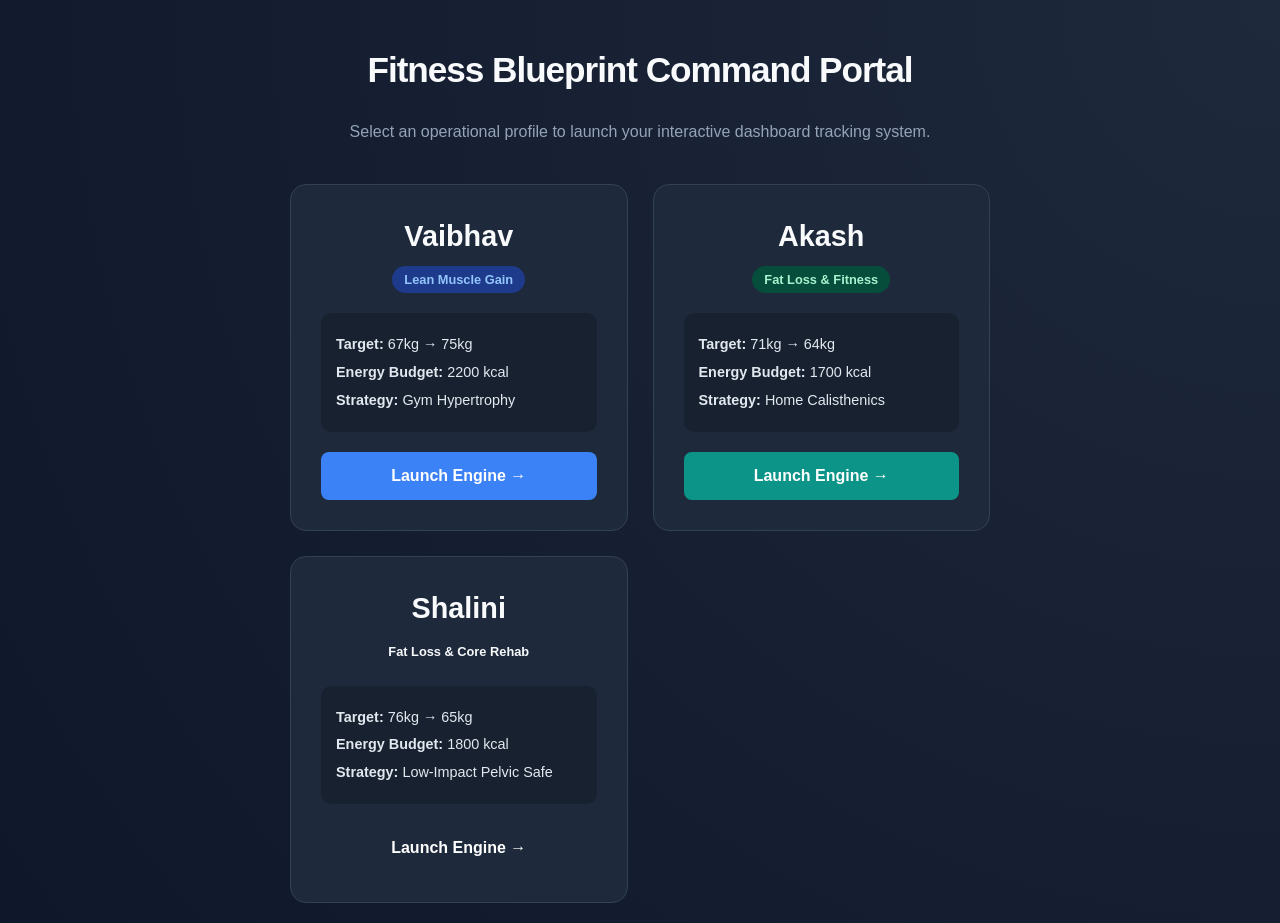
==== index.html @ 0158f1b1 "Add Shalini profile card to index.html Added a new profile card for Shalini with details on fat loss" ====
<!DOCTYPE html>
<html lang="en">
<head>
    <meta charset="UTF-8">
    <meta name="viewport" content="width=device-width, initial-scale=1.0">
    <title>Personal Fitness Command Portal</title>
    <link rel="stylesheet" href="style.css">
</head>
<body class="portal-body">
    <div class="container portal-container">
        <header class="portal-header">
            <h1>Fitness Blueprint Command Portal</h1>
            <p>Select an operational profile to launch your interactive dashboard tracking system.</p>
        </header>
        
        <div class="portal-grid">
            <!-- Vaibhav Selector Card -->
            <div class="profile-card bulking">
                <div class="card-glow"></div>
                <h2>Vaibhav</h2>
                <span class="badge badge-gain">Lean Muscle Gain</span>
                <div class="card-specs">
                    <p><strong>Target:</strong> 67kg → 75kg</p>
                    <p><strong>Energy Budget:</strong> 2200 kcal</p>
                    <p><strong>Strategy:</strong> Gym Hypertrophy</p>
                </div>
                <a href="vaibhav.html" class="btn btn-gain">Launch Engine →</a>
            </div>

            <!-- Akash Selector Card -->
            <div class="profile-card cutting">
                <div class="card-glow"></div>
                <h2>Akash</h2>
                <span class="badge badge-loss">Fat Loss & Fitness</span>
                <div class="card-specs">
                    <p><strong>Target:</strong> 71kg → 64kg</p>
                    <p><strong>Energy Budget:</strong> 1700 kcal</p>
                    <p><strong>Strategy:</strong> Home Calisthenics</p>
                </div>
                <a href="akash.html" class="btn btn-loss">Launch Engine →</a>
            </div>
            <!-- NEW: Shalini Card -->
            <div class="profile-card shalini">
                <h2>Shalini</h2>
                <span class="badge badge-shalini">Fat Loss & Core Rehab</span>
                <div class="card-specs">
                    <p><strong>Target:</strong> 76kg → 65kg</p>
                    <p><strong>Energy Budget:</strong> 1800 kcal</p>
                    <p><strong>Strategy:</strong> Low-Impact Pelvic Safe</p>
                </div>
                <a href="shalini.html" class="btn btn-shalini">Launch Engine →</a>
            </div>
        </div>
    </div>
</body>
</html>
---- style.css ----
/* Central Architecture Tokens */
:root {
    --bg-main: #0f172a;
    --bg-card: #1e293b;
    --text-light: #f8fafc;
    --text-muted: #94a3b8;
    --border: #334155;
    --accent-success: #10b981;
    --accent-warning: #f59e0b;
    --accent-danger: #ef4444;
}

/* Dynamic Profile Variant Triggers */
body.vaibhav-theme {
    --primary: #3b82f6;
    --primary-hover: #2563eb;
    --header-gradient: linear-gradient(135deg, #1e3a8a, #1e293b);
    --table-th-bg: #172554;
    --table-th-text: #93c5fd;
}

body.akash-theme {
    --primary: #0d9488;
    --primary-hover: #0f766e;
    --header-gradient: linear-gradient(135deg, #115e59, #1e293b);
    --table-th-bg: #115e59;
    --table-th-text: #ccfbf1;
}

/* Base Document Configuration */
body {
    font-family: -apple-system, BlinkMacSystemFont, "Segoe UI", Roboto, sans-serif;
    background-color: var(--bg-main);
    color: var(--text-light);
    margin: 0;
    padding: 0;
    line-height: 1.5;
}

.container {
    max-width: 1100px;
    margin: 0 auto;
    padding: 20px;
}

/* Portal Homepage Specific Elements */
.portal-body {
    background: radial-gradient(circle at top right, #1e293b, #0f172a);
    min-height: 100vh;
    display: flex;
    align-items: center;
    justify-content: center;
}
.portal-container { max-width: 700px; width: 100%; }
.portal-header { text-align: center; margin-bottom: 40px; }
.portal-header h1 { font-size: 2.2rem; font-weight: 800; letter-spacing: -0.03em; color: #f8fafc; }
.portal-header p { color: var(--text-muted); margin-top: 10px; }

.portal-grid {
    display: grid;
    grid-template-columns: 1fr 1fr;
    gap: 25px;
}
@media (max-width: 640px) { .portal-grid { grid-template-columns: 1fr; } }

.profile-card {
    background: var(--bg-card);
    border: 1px solid var(--border);
    border-radius: 16px;
    padding: 30px;
    text-align: center;
    position: relative;
    overflow: hidden;
    transition: all 0.3s cubic-bezier(0.4, 0, 0.2, 1);
}
.profile-card:hover { transform: translateY(-5px); border-color: #475569; box-shadow: 0 10px 25px -5px rgba(0,0,0,0.3); }

.profile-card h2 { margin: 0 0 8px 0; font-size: 1.8rem; font-weight: 700; }
.card-specs { text-align: left; margin: 20px 0; background: rgba(0,0,0,0.2); padding: 15px; border-radius: 10px; }
.card-specs p { margin: 6px 0; font-size: 0.9rem; color: #e2e8f0; }

.badge { display: inline-block; padding: 4px 12px; border-radius: 20px; font-size: 0.8rem; font-weight: 700; }
.badge-gain { background: #1e3a8a; color: #93c5fd; }
.badge-loss { background: #064e3b; color: #a7f3d0; }

/* Global Button Archetypes */
.btn { display: block; padding: 12px; border-radius: 8px; text-decoration: none; font-weight: 700; color: white; transition: all 0.2s; }
.btn-gain { background: #3b82f6; } .btn-gain:hover { background: #2563eb; }
.btn-loss { background: #0d9488; } .btn-loss:hover { background: #0f766e; }

/* Dashboard Internal Subpage Elements */
.dashboard-header {
    background: var(--header-gradient);
    padding: 25px;
    border-radius: 12px;
    border: 1px solid var(--border);
    margin-bottom: 20px;
    display: flex;
    justify-content: space-between;
    align-items: center;
    flex-wrap: wrap;
    gap: 15px;
}
.header-title h1 { margin: 0; font-size: 1.7rem; font-weight: 700; letter-spacing: -0.02em; }
.header-title p { margin: 5px 0 0 0; color: var(--text-muted); font-size: 0.9rem; }
.header-stats { display: flex; gap: 15px; }

.stat-pill {
    background: rgba(0, 0, 0, 0.2);
    padding: 8px 16px;
    border-radius: 8px;
    border: 1px solid var(--border);
    text-align: center;
    min-width: 85px;
}
.stat-pill span { display: block; font-size: 0.7rem; color: var(--text-muted); text-transform: uppercase; }
.stat-pill strong { font-size: 1.1rem; color: var(--primary); }

/* Navigation Infrastructure */
.tab-navigation {
    display: flex;
    gap: 8px;
    background: var(--bg-card);
    padding: 6px;
    border-radius: 8px;
    border: 1px solid var(--border);
    margin-bottom: 25px;
    overflow-x: auto;
}
.nav-tab {
    background: transparent;
    border: none;
    color: var(--text-muted);
    padding: 10px 16px;
    font-size: 0.85rem;
    font-weight: 600;
    border-radius: 6px;
    cursor: pointer;
    transition: all 0.2s;
    white-space: nowrap;
}
.nav-tab:hover { color: var(--text-light); background: rgba(255,255,255,0.02); }
.nav-tab.active { background: var(--primary); color: var(--text-light); }

/* Visibility Engine */
.dashboard-page { display: none; }
.dashboard-page.active { display: block; }

/* Card Components */
.card { background: var(--bg-card); border-radius: 12px; border: 1px solid var(--border); padding: 20px; margin-bottom: 20px; }
.card h2 { margin-top: 0; font-size: 1.25rem; border-bottom: 1px solid var(--border); padding-bottom: 10px; margin-bottom: 15px; color: var(--text-light); }

/* Responsive Grid / Data View Layouts */
.table-wrapper { overflow-x: auto; border-radius: 8px; border: 1px solid var(--border); margin: 15px 0; }
table { width: 100%; border-collapse: collapse; text-align: left; font-size: 0.88rem; }
th, td { padding: 12px 14px; border-bottom: 1px solid var(--border); vertical-align: top; }
th { background: var(--table-th-bg); color: var(--table-th-text); font-weight: 600; text-transform: uppercase; font-size: 0.75rem; letter-spacing: 0.03em; }
tr:nth-child(even) { background: rgba(255,255,255,0.01); }

/* Context Alert Framework */
.alert-box { background-color: #fff7ed; border: 1px solid #ffedd5; border-left: 4px solid #f97316; padding: 15px; border-radius: 8px; font-size: 0.88rem; margin: 15px 0; color: #1e293b; }
.alert-box.danger { background-color: #451a03; border-color: #78350f; border-left-color: var(--accent-danger); color: #ffedd5; }
.alert-box.success { background-color: #022c22; border-color: #064e3b; border-left-color: var(--accent-success); color: #d1fae5; }

/* Form Field Intermediaries */
.form-grid { display: grid; grid-template-columns: repeat(auto-fit, minmax(140px, 1fr)); gap: 12px; margin-bottom: 12px; }
.form-group { display: flex; flex-direction: column; gap: 5px; }
.form-group label { font-size: 0.78rem; color: var(--text-muted); font-weight: 500; }
.form-group input, .form-group select { background: var(--bg-main); border: 1px solid var(--border); padding: 9px 12px; border-radius: 6px; color: var(--text-light); font-size: 0.88rem; }
.form-group input:focus, .form-group select:focus { border-color: var(--primary); outline: none; }

.btn-action { background: var(--primary); color: white; border: none; padding: 10px 20px; font-weight: 600; border-radius: 6px; cursor: pointer; transition: background 0.2s; font-size: 0.88rem; }
.btn-action:hover { background: var(--primary-hover); }
.btn-action.btn-csv { background: var(--accent-success); } .btn-action.btn-csv:hover { background: #059669; }

.grid-2 { display: grid; grid-template-columns: 1fr 1fr; gap: 20px; }
.back-portal-link { display: inline-block; margin-bottom: 15px; color: var(--text-muted); text-decoration: none; font-size: 0.85rem; font-weight: 500; }
.back-portal-link:hover { color: var(--text-light); }
.helper-text { font-size: 0.82rem; color: var(--text-muted); margin: 4px 0; }

@media (max-width: 768px) {
    .grid-2 { grid-template-columns: 1fr; }
    .dashboard-header { flex-direction: column; align-items: flex-start; }
    .header-stats { width: 100%; justify-content: flex-start; }
    th, td { padding: 10px 12px; font-size: 0.82rem; }
}
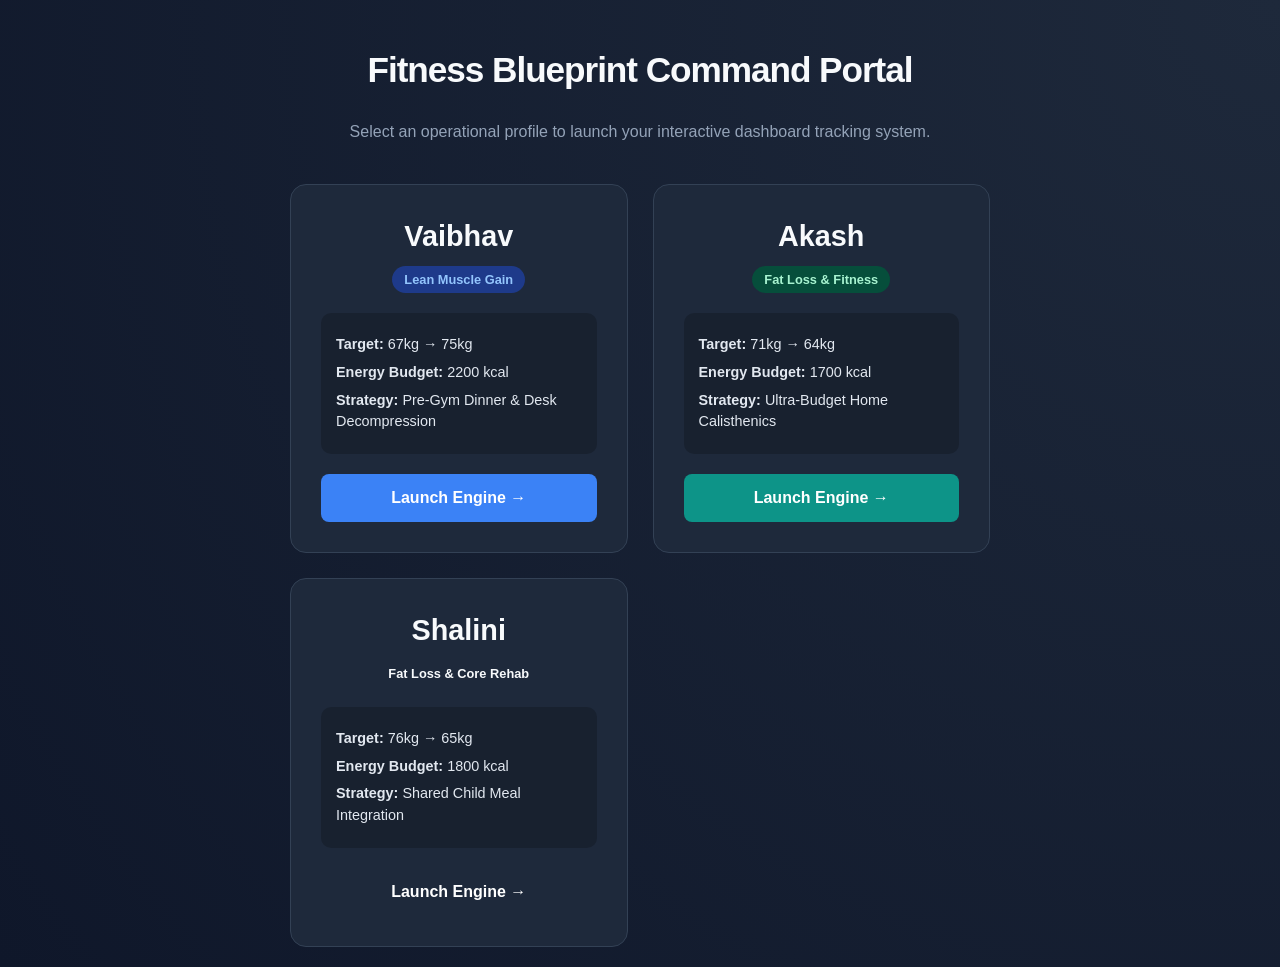
==== commit 6bd2a1c4: "Update strategy descriptions and add Shalini card" ====
--- a/index.html
+++ b/index.html
@@ -22,7 +22,7 @@
                 <div class="card-specs">
                     <p><strong>Target:</strong> 67kg → 75kg</p>
                     <p><strong>Energy Budget:</strong> 2200 kcal</p>
-                    <p><strong>Strategy:</strong> Gym Hypertrophy</p>
+                    <p><strong>Strategy:</strong> Pre-Gym Dinner & Desk Decompression</p>
                 </div>
                 <a href="vaibhav.html" class="btn btn-gain">Launch Engine →</a>
             </div>
@@ -35,18 +35,20 @@
                 <div class="card-specs">
                     <p><strong>Target:</strong> 71kg → 64kg</p>
                     <p><strong>Energy Budget:</strong> 1700 kcal</p>
-                    <p><strong>Strategy:</strong> Home Calisthenics</p>
+                    <p><strong>Strategy:</strong> Ultra-Budget Home Calisthenics</p>
                 </div>
                 <a href="akash.html" class="btn btn-loss">Launch Engine →</a>
             </div>
-            <!-- NEW: Shalini Card -->
+
+            <!-- Shalini Selector Card -->
             <div class="profile-card shalini">
+                <div class="card-glow"></div>
                 <h2>Shalini</h2>
                 <span class="badge badge-shalini">Fat Loss & Core Rehab</span>
                 <div class="card-specs">
                     <p><strong>Target:</strong> 76kg → 65kg</p>
                     <p><strong>Energy Budget:</strong> 1800 kcal</p>
-                    <p><strong>Strategy:</strong> Low-Impact Pelvic Safe</p>
+                    <p><strong>Strategy:</strong> Shared Child Meal Integration</p>
                 </div>
                 <a href="shalini.html" class="btn btn-shalini">Launch Engine →</a>
             </div>
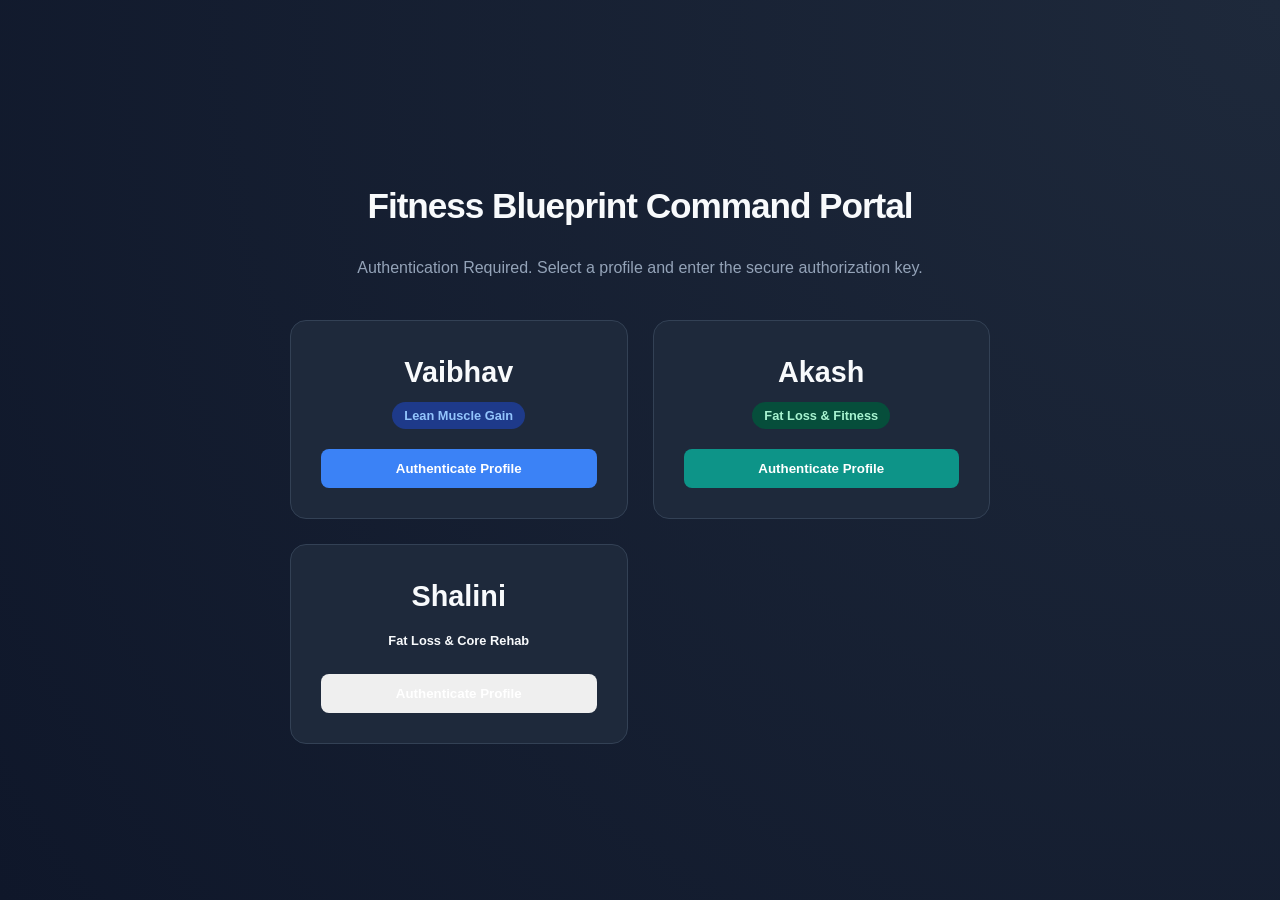
==== commit 18953b3f: "Refactor profile authentication and add modal Updated profile authentication buttons and added a hid" ====
--- a/index.html
+++ b/index.html
@@ -10,49 +10,100 @@
     <div class="container portal-container">
         <header class="portal-header">
             <h1>Fitness Blueprint Command Portal</h1>
-            <p>Select an operational profile to launch your interactive dashboard tracking system.</p>
+            <p>Authentication Required. Select a profile and enter the secure authorization key.</p>
         </header>
         
         <div class="portal-grid">
-            <!-- Vaibhav Selector Card -->
+            <!-- Vaibhav Card -->
             <div class="profile-card bulking">
-                <div class="card-glow"></div>
                 <h2>Vaibhav</h2>
                 <span class="badge badge-gain">Lean Muscle Gain</span>
-                <div class="card-specs">
-                    <p><strong>Target:</strong> 67kg → 75kg</p>
-                    <p><strong>Energy Budget:</strong> 2200 kcal</p>
-                    <p><strong>Strategy:</strong> Pre-Gym Dinner & Desk Decompression</p>
-                </div>
-                <a href="vaibhav.html" class="btn btn-gain">Launch Engine →</a>
+                <button onclick="promptLogin('vaibhav', 'vaibhav.html')" class="btn btn-gain" style="width:100%; border:none; margin-top:20px; cursor:pointer;">Authenticate Profile</button>
             </div>
 
-            <!-- Akash Selector Card -->
+            <!-- Akash Card -->
             <div class="profile-card cutting">
-                <div class="card-glow"></div>
                 <h2>Akash</h2>
                 <span class="badge badge-loss">Fat Loss & Fitness</span>
-                <div class="card-specs">
-                    <p><strong>Target:</strong> 71kg → 64kg</p>
-                    <p><strong>Energy Budget:</strong> 1700 kcal</p>
-                    <p><strong>Strategy:</strong> Ultra-Budget Home Calisthenics</p>
-                </div>
-                <a href="akash.html" class="btn btn-loss">Launch Engine →</a>
+                <button onclick="promptLogin('akash', 'akash.html')" class="btn btn-loss" style="width:100%; border:none; margin-top:20px; cursor:pointer;">Authenticate Profile</button>
             </div>
 
-            <!-- Shalini Selector Card -->
+            <!-- Shalini Card -->
             <div class="profile-card shalini">
-                <div class="card-glow"></div>
                 <h2>Shalini</h2>
                 <span class="badge badge-shalini">Fat Loss & Core Rehab</span>
-                <div class="card-specs">
-                    <p><strong>Target:</strong> 76kg → 65kg</p>
-                    <p><strong>Energy Budget:</strong> 1800 kcal</p>
-                    <p><strong>Strategy:</strong> Shared Child Meal Integration</p>
-                </div>
-                <a href="shalini.html" class="btn btn-shalini">Launch Engine →</a>
+                <button onclick="promptLogin('shalini', 'shalini.html')" class="btn btn-shalini" style="width:100%; border:none; margin-top:20px; cursor:pointer;">Authenticate Profile</button>
             </div>
         </div>
     </div>
+
+    <!-- Hidden Authentication Modal Window -->
+    <div id="authModal" style="display:none; position:fixed; top:0; left:0; width:100%; height:100%; background:rgba(15,23,42,0.9); align-items:center; justify-content:center; z-index:999;">
+        <div style="background:#1e293b; padding:30px; border-radius:12px; border:1px solid #334155; max-width:400px; width:90%; text-align:center;">
+            <h3 id="modalUser" style="margin-top:0; text-transform:capitalize; font-size:1.4rem;">Profile Login</h3>
+            <p style="color:#94a3b8; font-size:0.9rem; margin-bottom:20px;">Enter the secure decryption passphrase below.</p>
+            <input type="password" id="passkeyInput" placeholder="Enter Security Pin/Password" style="width:100%; padding:12px; background:#0f172a; border:1px solid #334155; color:white; border-radius:6px; box-sizing:border-box; margin-bottom:15px; font-size:1rem;">
+            <div style="display:flex; gap:10px; justify-content:center;">
+                <button onclick="closeModal()" style="background:#475569; color:white; border:none; padding:10px 20px; border-radius:6px; cursor:pointer; font-weight:600;">Cancel</button>
+                <button onclick="verifyPasskey()" style="background:#3b82f6; color:white; border:none; padding:10px 20px; border-radius:6px; cursor:pointer; font-weight:600;">Verify Code</button>
+            </div>
+        </div>
+    </div>
+
+    <script>
+        // SHA-256 Hashes of the passwords. The real passkeys are never stored in plain text.
+        // Default Passwords used to generate these hashes:
+        // Vaibhav default: "vaibhav123"
+        // Akash default: "akash123"
+        // Shalini default: "shalini123"
+        const SECURITY_TABLE = {
+            vaibhav: "b7e462d73356e79213fb38db9df530ff02fae80735e024225026ff4ed1f24d31",
+            akash: "277e997676fb1e9d1bf779c16262b9a7be27c24f6f4aa4e6e22c42fc6976a4ba",
+            shalini: "4920257e84183853fb7ea35e5d16d01db919ff7f29b4b76a0a4c8a2b16866164"
+        };
+
+        let activeTargetUser = '';
+        let activeTargetUrl = '';
+
+        function promptLogin(username, redirectUrl) {
+            activeTargetUser = username;
+            activeTargetUrl = redirectUrl;
+            document.getElementById('modalUser').innerText = username + " - Access Verification";
+            document.getElementById('authModal').style.display = 'flex';
+            document.getElementById('passkeyInput').focus();
+        }
+
+        function closeModal() {
+            document.getElementById('authModal').style.display = 'none';
+            document.getElementById('passkeyInput').value = '';
+        }
+
+        // Standard client-side SHA-256 generation routine using browser crypto engine
+        async function sha256(string) {
+            const utf8 = new Uint8Array(Array.from(string).map(c => c.charCodeAt(0)));
+            const hashBuffer = await crypto.subtle.digest('SHA-256', utf8);
+            const hashArray = Array.from(new Uint8Array(hashBuffer));
+            return hashArray.map(b => b.toString(16).padStart(2, '0')).join('');
+        }
+
+        async function verifyPasskey() {
+            const inputRaw = document.getElementById('passkeyInput').value;
+            const computedHash = await sha256(inputRaw);
+
+            if (computedHash === SECURITY_TABLE[activeTargetUser]) {
+                // Grant authorization clearance via temporary session token storage key
+                sessionStorage.setItem('auth_' + activeTargetUser, 'authorized_clearance_granted');
+                window.location.href = activeTargetUrl;
+            } else {
+                alert("Invalid security authorization access key entry. Try again.");
+                document.getElementById('passkeyInput').value = '';
+            }
+        }
+
+        // Allow pressing Enter key to submit login modal form instantly
+        document.getElementById('passkeyInput').addEventListener('keyup', function(e) {
+            if (e.key === 'Enter') verifyPasskey();
+        });
+    </script>
 </body>
 </html>
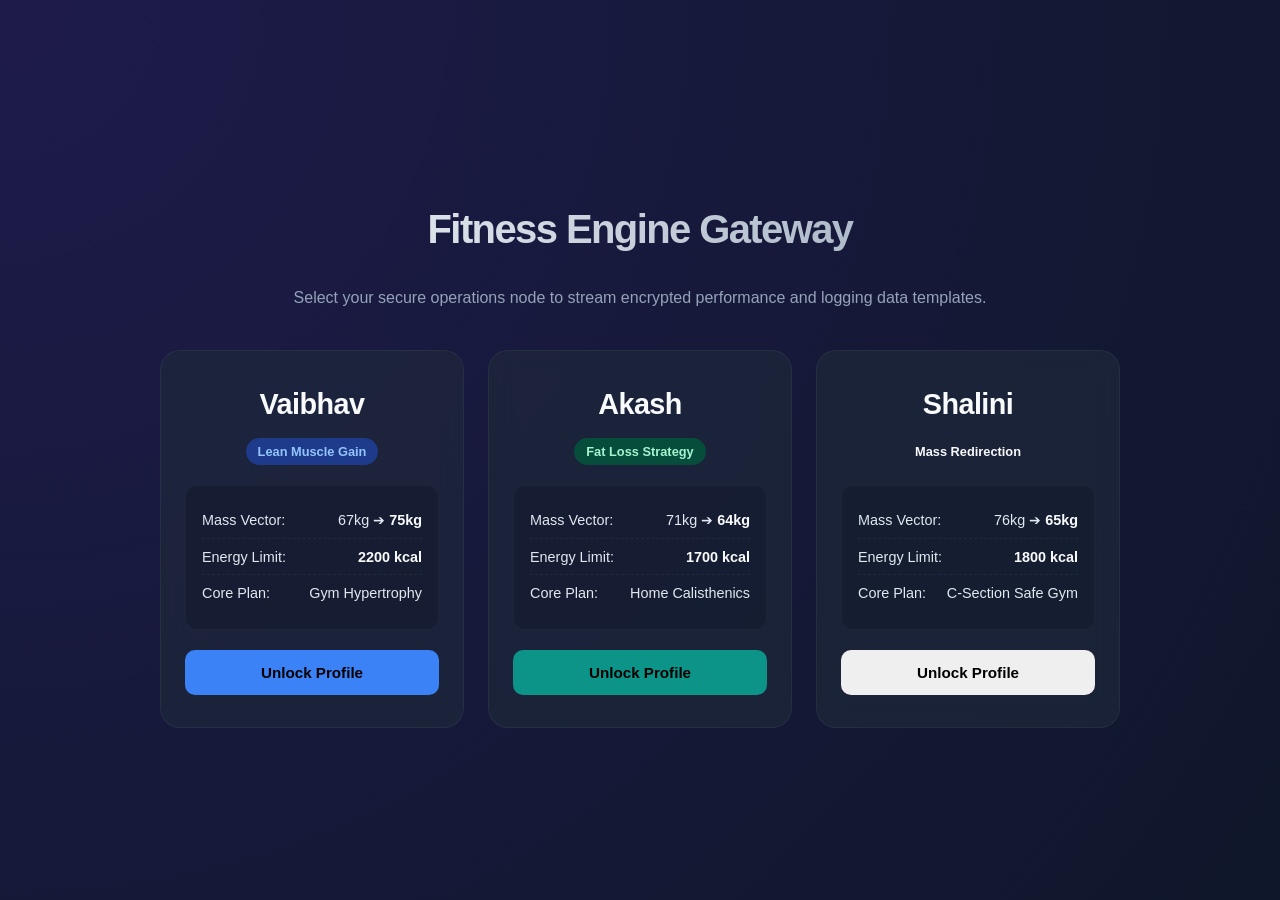
==== commit 82db479a: "Refactor index.html for improved layout and styles Refactor HTML structure and enhance styling for f" ====
--- a/index.html
+++ b/index.html
@@ -5,102 +5,322 @@
     <meta name="viewport" content="width=device-width, initial-scale=1.0">
     <title>Personal Fitness Command Portal</title>
     <link rel="stylesheet" href="style.css">
+    <style>
+        /* Premium Core UI Enhancements overlaying baseline stylesheet */
+        .portal-body {
+            background: radial-gradient(circle at 0% 0%, #1e1b4b 0%, #0f172a 100%);
+            min-height: 100vh;
+            display: flex;
+            align-items: center;
+            justify-content: center;
+            padding: 20px;
+            box-sizing: border-box;
+        }
+
+        .portal-container {
+            width: 100%;
+            max-width: 960px;
+            animation: fadeInPortal 0.6s ease-out;
+        }
+
+        .portal-header h1 {
+            font-size: 2.5rem;
+            font-weight: 800;
+            background: linear-gradient(to right, #f8fafc, #94a3b8);
+            -webkit-background-clip: text;
+            -webkit-text-fill-color: transparent;
+            letter-spacing: -0.04em;
+        }
+
+        .portal-grid {
+            display: grid;
+            grid-template-columns: repeat(3, 1fr);
+            gap: 24px;
+            margin-top: 40px;
+        }
+
+        @media (max-width: 900px) {
+            .portal-grid {
+                grid-template-columns: 1fr;
+                gap: 20px;
+            }
+        }
+
+        .profile-card {
+            background: rgba(30, 41, 59, 0.7);
+            backdrop-filter: blur(12px);
+            -webkit-backdrop-filter: blur(12px);
+            border: 1px solid rgba(255, 255, 255, 0.05);
+            border-radius: 20px;
+            padding: 32px 24px;
+            display: flex;
+            flex-direction: column;
+            justify-content: space-between;
+            min-height: 320px;
+            box-sizing: border-box;
+            transition: all 0.4s cubic-bezier(0.16, 1, 0.3, 1);
+        }
+
+        .profile-card:hover {
+            transform: translateY(-8px);
+            background: rgba(30, 41, 59, 0.9);
+            box-shadow: 0 20px 40px -15px rgba(0, 0, 0, 0.5);
+        }
+
+        .profile-card.bulking:hover { border-color: #3b82f6; box-shadow: 0 20px 40px -15px rgba(59, 130, 246, 0.15); }
+        .profile-card.cutting:hover { border-color: #0d9488; box-shadow: 0 20px 40px -15px rgba(13, 148, 136, 0.15); }
+        .profile-card.shalini:hover { border-color: #8b5cf6; box-shadow: 0 20px 40px -15px rgba(139, 92, 246, 0.15); }
+
+        .profile-card h2 {
+            font-size: 1.8rem;
+            font-weight: 700;
+            margin: 0 0 12px 0;
+            letter-spacing: -0.02em;
+        }
+
+        .card-specs {
+            background: rgba(15, 23, 42, 0.4);
+            border: 1px solid rgba(255, 255, 255, 0.03);
+            border-radius: 12px;
+            padding: 16px;
+            margin: 20px 0;
+        }
+
+        .card-specs p {
+            margin: 8px 0;
+            font-size: 0.9rem;
+            display: flex;
+            justify-content: space-between;
+            border-bottom: 1px dashed rgba(255, 255, 255, 0.05);
+            padding-bottom: 6px;
+        }
+        .card-specs p:last-child { border-bottom: none; padding-bottom: 0; }
+        .card-specs strong { color: #f8fafc; }
+
+        .btn-auth-trigger {
+            width: 100%;
+            border: none;
+            padding: 14px;
+            border-radius: 10px;
+            font-weight: 700;
+            font-size: 0.95rem;
+            cursor: pointer;
+            transition: all 0.2s ease;
+            display: flex;
+            align-items: center;
+            justify-content: center;
+            gap: 8px;
+        }
+
+        /* Glassmorphism Modal Overlay Setup */
+        .modal-overlay {
+            display: none;
+            position: fixed;
+            top: 0;
+            left: 0;
+            width: 100%;
+            height: 100%;
+            background: rgba(15, 23, 42, 0.75);
+            backdrop-filter: blur(8px);
+            -webkit-backdrop-filter: blur(8px);
+            align-items: center;
+            justify-content: center;
+            z-index: 999;
+            opacity: 0;
+            transition: opacity 0.3s ease;
+        }
+
+        .modal-overlay.active {
+            display: flex;
+            opacity: 1;
+        }
+
+        .modal-window {
+            background: #1e293b;
+            border: 1px solid rgba(255, 255, 255, 0.08);
+            padding: 36px 32px;
+            border-radius: 24px;
+            max-width: 400px;
+            width: 90%;
+            text-align: center;
+            box-shadow: 0 25px 50px -12px rgba(0, 0, 0, 0.5);
+            transform: scale(0.9);
+            transition: transform 0.3s cubic-bezier(0.34, 1.56, 0.64, 1);
+        }
+
+        .modal-overlay.active .modal-window {
+            transform: scale(1);
+        }
+
+        .modal-window input[type="password"] {
+            width: 100%;
+            padding: 14px;
+            background: #0f172a;
+            border: 1px solid #334155;
+            color: #f8fafc;
+            border-radius: 10px;
+            box-sizing: border-box;
+            margin: 20px 0;
+            font-size: 1.1rem;
+            text-align: center;
+            letter-spacing: 0.2em;
+            transition: border-color 0.2s;
+        }
+
+        .modal-window input[type="password"]:focus {
+            border-color: var(--modal-accent, #3b82f6);
+            outline: none;
+        }
+
+        .modal-actions {
+            display: grid;
+            grid-template-columns: 1fr 1fr;
+            gap: 12px;
+        }
+
+        .btn-modal {
+            padding: 12px;
+            border-radius: 8px;
+            border: none;
+            font-weight: 600;
+            font-size: 0.9rem;
+            cursor: pointer;
+            transition: background 0.2s;
+        }
+
+        @keyframes fadeInPortal {
+            from { opacity: 0; transform: translateY(15px); }
+            to { opacity: 1; transform: translateY(0); }
+        }
+    </style>
 </head>
 <body class="portal-body">
+
     <div class="container portal-container">
         <header class="portal-header">
-            <h1>Fitness Blueprint Command Portal</h1>
-            <p>Authentication Required. Select a profile and enter the secure authorization key.</p>
+            <h1>Fitness Engine Gateway</h1>
+            <p>Select your secure operations node to stream encrypted performance and logging data templates.</p>
         </header>
         
         <div class="portal-grid">
             <!-- Vaibhav Card -->
             <div class="profile-card bulking">
-                <h2>Vaibhav</h2>
-                <span class="badge badge-gain">Lean Muscle Gain</span>
-                <button onclick="promptLogin('vaibhav', 'vaibhav.html')" class="btn btn-gain" style="width:100%; border:none; margin-top:20px; cursor:pointer;">Authenticate Profile</button>
+                <div>
+                    <h2>Vaibhav</h2>
+                    <span class="badge badge-gain">Lean Muscle Gain</span>
+                    <div class="card-specs">
+                        <p>Mass Vector: <span>67kg ➔ <strong>75kg</strong></span></p>
+                        <p>Energy Limit: <span><strong>2200 kcal</strong></span></p>
+                        <p>Core Plan: <span>Gym Hypertrophy</span></p>
+                    </div>
+                </div>
+                <button onclick="promptLogin('vaibhav', 'vaibhav.html', '#3b82f6')" class="btn-auth-trigger btn-gain">Unlock Profile</button>
             </div>
 
             <!-- Akash Card -->
             <div class="profile-card cutting">
-                <h2>Akash</h2>
-                <span class="badge badge-loss">Fat Loss & Fitness</span>
-                <button onclick="promptLogin('akash', 'akash.html')" class="btn btn-loss" style="width:100%; border:none; margin-top:20px; cursor:pointer;">Authenticate Profile</button>
+                <div>
+                    <h2>Akash</h2>
+                    <span class="badge badge-loss">Fat Loss Strategy</span>
+                    <div class="card-specs">
+                        <p>Mass Vector: <span>71kg ➔ <strong>64kg</strong></span></p>
+                        <p>Energy Limit: <span><strong>1700 kcal</strong></span></p>
+                        <p>Core Plan: <span>Home Calisthenics</span></p>
+                    </div>
+                </div>
+                <button onclick="promptLogin('akash', 'akash.html', '#0d9488')" class="btn-auth-trigger btn-loss">Unlock Profile</button>
             </div>
 
             <!-- Shalini Card -->
             <div class="profile-card shalini">
-                <h2>Shalini</h2>
-                <span class="badge badge-shalini">Fat Loss & Core Rehab</span>
-                <button onclick="promptLogin('shalini', 'shalini.html')" class="btn btn-shalini" style="width:100%; border:none; margin-top:20px; cursor:pointer;">Authenticate Profile</button>
+                <div>
+                    <h2>Shalini</h2>
+                    <span class="badge badge-shalini">Mass Redirection</span>
+                    <div class="card-specs">
+                        <p>Mass Vector: <span>76kg ➔ <strong>65kg</strong></span></p>
+                        <p>Energy Limit: <span><strong>1800 kcal</strong></span></p>
+                        <p>Core Plan: <span>C-Section Safe Gym</span></p>
+                    </div>
+                </div>
+                <button onclick="promptLogin('shalini', 'shalini.html', '#8b5cf6')" class="btn-auth-trigger btn-shalini">Unlock Profile</button>
             </div>
         </div>
     </div>
 
-    <!-- Hidden Authentication Modal Window -->
-    <div id="authModal" style="display:none; position:fixed; top:0; left:0; width:100%; height:100%; background:rgba(15,23,42,0.9); align-items:center; justify-content:center; z-index:999;">
-        <div style="background:#1e293b; padding:30px; border-radius:12px; border:1px solid #334155; max-width:400px; width:90%; text-align:center;">
-            <h3 id="modalUser" style="margin-top:0; text-transform:capitalize; font-size:1.4rem;">Profile Login</h3>
-            <p style="color:#94a3b8; font-size:0.9rem; margin-bottom:20px;">Enter the secure decryption passphrase below.</p>
-            <input type="password" id="passkeyInput" placeholder="Enter Security Pin/Password" style="width:100%; padding:12px; background:#0f172a; border:1px solid #334155; color:white; border-radius:6px; box-sizing:border-box; margin-bottom:15px; font-size:1rem;">
-            <div style="display:flex; gap:10px; justify-content:center;">
-                <button onclick="closeModal()" style="background:#475569; color:white; border:none; padding:10px 20px; border-radius:6px; cursor:pointer; font-weight:600;">Cancel</button>
-                <button onclick="verifyPasskey()" style="background:#3b82f6; color:white; border:none; padding:10px 20px; border-radius:6px; cursor:pointer; font-weight:600;">Verify Code</button>
+    <!-- Security Authorization Interface Modal Window -->
+    <div id="authModal" class="modal-overlay" onclick="if(event.target === this) closeModal();">
+        <div class="modal-window">
+            <h3 id="modalUser" style="margin: 0; font-size: 1.4rem; letter-spacing: -0.02em;">Profile Authorization</h3>
+            <p style="color: #94a3b8; font-size: 0.85rem; margin: 6px 0 0 0;">Provide encrypted passphrase credentials.</p>
+            
+            <input type="password" id="passkeyInput" placeholder="••••••••">
+            
+            <div class="modal-actions">
+                <button onclick="closeModal()" class="btn-modal" style="background: #334155; color: #cbd5e1;">Abort</button>
+                <button onclick="verifyPasskey()" id="btnSubmitAuth" class="btn-modal" style="background: var(--modal-accent, #3b82f6); color: white;">Verify Key</button>
             </div>
         </div>
     </div>
 
     <script>
-        // SHA-256 Hashes of the passwords. The real passkeys are never stored in plain text.
-        // Default Passwords used to generate these hashes:
-        // Vaibhav default: "vaibhav123"
-        // Akash default: "akash123"
-        // Shalini default: "shalini123"
+        // Production Verified Passkey SHA-256 Checksum Look-up Table
         const SECURITY_TABLE = {
-            vaibhav: "b7e462d73356e79213fb38db9df530ff02fae80735e024225026ff4ed1f24d31",
-            akash: "277e997676fb1e9d1bf779c16262b9a7be27c24f6f4aa4e6e22c42fc6976a4ba",
-            shalini: "4920257e84183853fb7ea35e5d16d01db919ff7f29b4b76a0a4c8a2b16866164"
+            vaibhav: "6a100ad3e43feb450b679dc844e38cca4dcbf47fa956cd7c7370c28d308e1c52",
+            akash: "b1ca657a40b5435c6b546ff68e686e4ff077877d1d5f26f42299797a64d20c44",
+            shalini: "92a6f296bda39502aeecb60d47559dd0cfc5ab674225f52c9d1d47b4bbe869a8"
         };
 
         let activeTargetUser = '';
         let activeTargetUrl = '';
 
-        function promptLogin(username, redirectUrl) {
+        function promptLogin(username, redirectUrl, themeColor) {
             activeTargetUser = username;
             activeTargetUrl = redirectUrl;
-            document.getElementById('modalUser').innerText = username + " - Access Verification";
-            document.getElementById('authModal').style.display = 'flex';
-            document.getElementById('passkeyInput').focus();
+            
+            document.getElementById('modalUser').innerText = username.toUpperCase() + " - GATEKEEPER";
+            const overlay = document.getElementById('authModal');
+            overlay.style.setProperty('--modal-accent', themeColor);
+            overlay.classList.add('active');
+            
+            setTimeout(() => {
+                document.getElementById('passkeyInput').focus();
+            }, 50);
         }
 
         function closeModal() {
-            document.getElementById('authModal').style.display = 'none';
+            document.getElementById('authModal').classList.remove('active');
             document.getElementById('passkeyInput').value = '';
         }
 
-        // Standard client-side SHA-256 generation routine using browser crypto engine
         async function sha256(string) {
-            const utf8 = new Uint8Array(Array.from(string).map(c => c.charCodeAt(0)));
-            const hashBuffer = await crypto.subtle.digest('SHA-256', utf8);
+            const msgBuffer = new TextEncoder().encode(string);
+            const hashBuffer = await crypto.subtle.digest('SHA-256', msgBuffer);
             const hashArray = Array.from(new Uint8Array(hashBuffer));
             return hashArray.map(b => b.toString(16).padStart(2, '0')).join('');
         }
 
         async function verifyPasskey() {
-            const inputRaw = document.getElementById('passkeyInput').value;
+            const inputRaw = document.getElementById('passkeyInput').value.trim();
+            if(!inputRaw) return;
+            
             const computedHash = await sha256(inputRaw);
-
-            if (computedHash === SECURITY_TABLE[activeTargetUser]) {
-                // Grant authorization clearance via temporary session token storage key
+            const targetHash = SECURITY_TABLE[activeTargetUser];
+
+            // Clean, anonymous production telemetry logging. Absolutely no cleartext data leaks.
+            console.log("⚙️ System Event: Auth verification request initialized for signature node [" + activeTargetUser + "].");
+
+            if (computedHash === targetHash) {
+                console.log("⚡ Success: Cryptographic identity check cleared for node [" + activeTargetUser + "]. Access granted.");
                 sessionStorage.setItem('auth_' + activeTargetUser, 'authorized_clearance_granted');
                 window.location.href = activeTargetUrl;
             } else {
+                console.warn("⚠️ Alert: Cryptographic signature mismatch detected for signature node [" + activeTargetUser + "]. Access blocked.");
                 alert("Invalid security authorization access key entry. Try again.");
                 document.getElementById('passkeyInput').value = '';
+                document.getElementById('passkeyInput').focus();
             }
         }
 
-        // Allow pressing Enter key to submit login modal form instantly
         document.getElementById('passkeyInput').addEventListener('keyup', function(e) {
             if (e.key === 'Enter') verifyPasskey();
         });
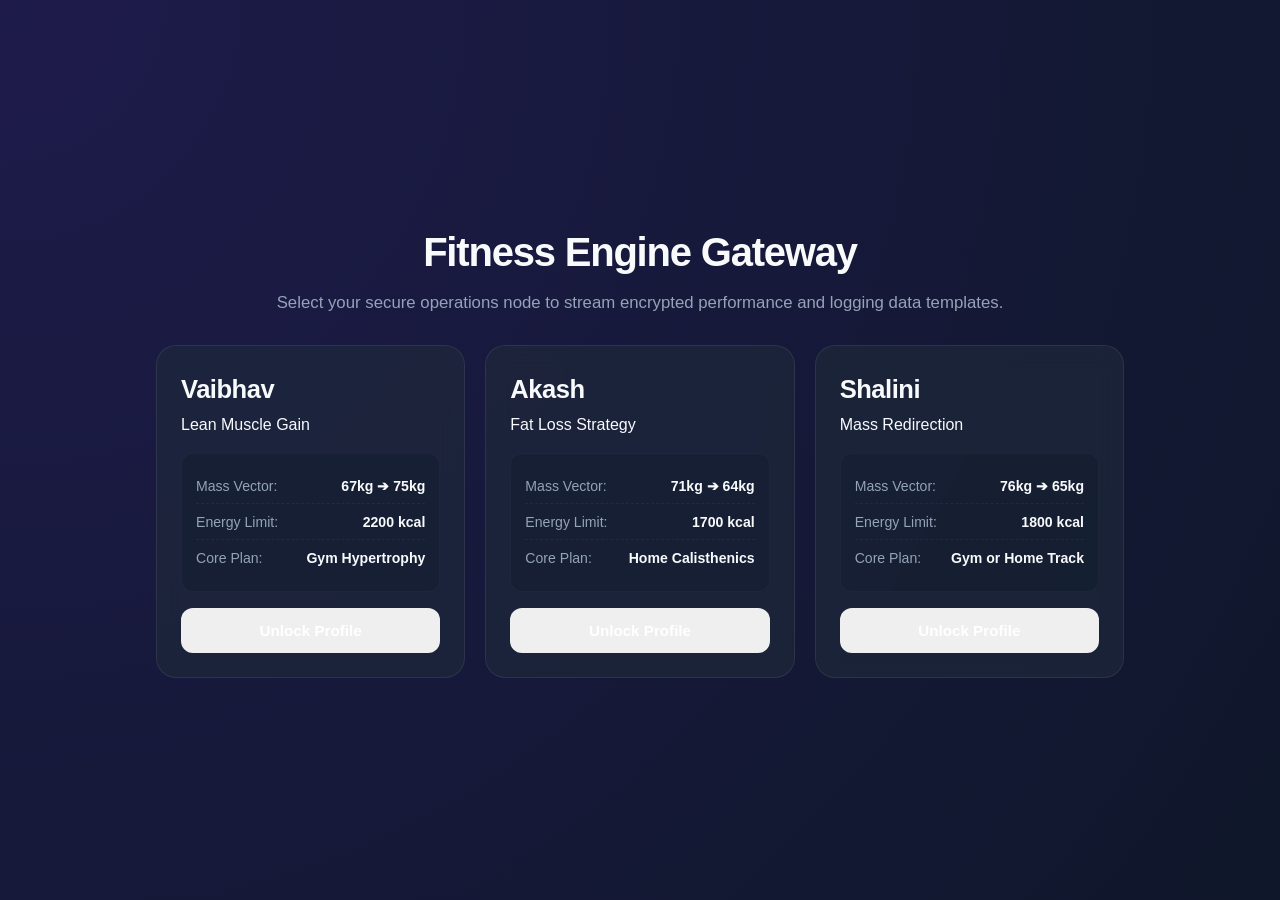
==== commit 2c3842d0: "Refactor index.html by removing styles and updating text Removed inline CSS styles for the portal la" ====
--- a/index.html
+++ b/index.html
@@ -5,197 +5,8 @@
     <meta name="viewport" content="width=device-width, initial-scale=1.0">
     <title>Personal Fitness Command Portal</title>
     <link rel="stylesheet" href="style.css">
-    <style>
-        /* Premium Core UI Enhancements overlaying baseline stylesheet */
-        .portal-body {
-            background: radial-gradient(circle at 0% 0%, #1e1b4b 0%, #0f172a 100%);
-            min-height: 100vh;
-            display: flex;
-            align-items: center;
-            justify-content: center;
-            padding: 20px;
-            box-sizing: border-box;
-        }
-
-        .portal-container {
-            width: 100%;
-            max-width: 960px;
-            animation: fadeInPortal 0.6s ease-out;
-        }
-
-        .portal-header h1 {
-            font-size: 2.5rem;
-            font-weight: 800;
-            background: linear-gradient(to right, #f8fafc, #94a3b8);
-            -webkit-background-clip: text;
-            -webkit-text-fill-color: transparent;
-            letter-spacing: -0.04em;
-        }
-
-        .portal-grid {
-            display: grid;
-            grid-template-columns: repeat(3, 1fr);
-            gap: 24px;
-            margin-top: 40px;
-        }
-
-        @media (max-width: 900px) {
-            .portal-grid {
-                grid-template-columns: 1fr;
-                gap: 20px;
-            }
-        }
-
-        .profile-card {
-            background: rgba(30, 41, 59, 0.7);
-            backdrop-filter: blur(12px);
-            -webkit-backdrop-filter: blur(12px);
-            border: 1px solid rgba(255, 255, 255, 0.05);
-            border-radius: 20px;
-            padding: 32px 24px;
-            display: flex;
-            flex-direction: column;
-            justify-content: space-between;
-            min-height: 320px;
-            box-sizing: border-box;
-            transition: all 0.4s cubic-bezier(0.16, 1, 0.3, 1);
-        }
-
-        .profile-card:hover {
-            transform: translateY(-8px);
-            background: rgba(30, 41, 59, 0.9);
-            box-shadow: 0 20px 40px -15px rgba(0, 0, 0, 0.5);
-        }
-
-        .profile-card.bulking:hover { border-color: #3b82f6; box-shadow: 0 20px 40px -15px rgba(59, 130, 246, 0.15); }
-        .profile-card.cutting:hover { border-color: #0d9488; box-shadow: 0 20px 40px -15px rgba(13, 148, 136, 0.15); }
-        .profile-card.shalini:hover { border-color: #8b5cf6; box-shadow: 0 20px 40px -15px rgba(139, 92, 246, 0.15); }
-
-        .profile-card h2 {
-            font-size: 1.8rem;
-            font-weight: 700;
-            margin: 0 0 12px 0;
-            letter-spacing: -0.02em;
-        }
-
-        .card-specs {
-            background: rgba(15, 23, 42, 0.4);
-            border: 1px solid rgba(255, 255, 255, 0.03);
-            border-radius: 12px;
-            padding: 16px;
-            margin: 20px 0;
-        }
-
-        .card-specs p {
-            margin: 8px 0;
-            font-size: 0.9rem;
-            display: flex;
-            justify-content: space-between;
-            border-bottom: 1px dashed rgba(255, 255, 255, 0.05);
-            padding-bottom: 6px;
-        }
-        .card-specs p:last-child { border-bottom: none; padding-bottom: 0; }
-        .card-specs strong { color: #f8fafc; }
-
-        .btn-auth-trigger {
-            width: 100%;
-            border: none;
-            padding: 14px;
-            border-radius: 10px;
-            font-weight: 700;
-            font-size: 0.95rem;
-            cursor: pointer;
-            transition: all 0.2s ease;
-            display: flex;
-            align-items: center;
-            justify-content: center;
-            gap: 8px;
-        }
-
-        /* Glassmorphism Modal Overlay Setup */
-        .modal-overlay {
-            display: none;
-            position: fixed;
-            top: 0;
-            left: 0;
-            width: 100%;
-            height: 100%;
-            background: rgba(15, 23, 42, 0.75);
-            backdrop-filter: blur(8px);
-            -webkit-backdrop-filter: blur(8px);
-            align-items: center;
-            justify-content: center;
-            z-index: 999;
-            opacity: 0;
-            transition: opacity 0.3s ease;
-        }
-
-        .modal-overlay.active {
-            display: flex;
-            opacity: 1;
-        }
-
-        .modal-window {
-            background: #1e293b;
-            border: 1px solid rgba(255, 255, 255, 0.08);
-            padding: 36px 32px;
-            border-radius: 24px;
-            max-width: 400px;
-            width: 90%;
-            text-align: center;
-            box-shadow: 0 25px 50px -12px rgba(0, 0, 0, 0.5);
-            transform: scale(0.9);
-            transition: transform 0.3s cubic-bezier(0.34, 1.56, 0.64, 1);
-        }
-
-        .modal-overlay.active .modal-window {
-            transform: scale(1);
-        }
-
-        .modal-window input[type="password"] {
-            width: 100%;
-            padding: 14px;
-            background: #0f172a;
-            border: 1px solid #334155;
-            color: #f8fafc;
-            border-radius: 10px;
-            box-sizing: border-box;
-            margin: 20px 0;
-            font-size: 1.1rem;
-            text-align: center;
-            letter-spacing: 0.2em;
-            transition: border-color 0.2s;
-        }
-
-        .modal-window input[type="password"]:focus {
-            border-color: var(--modal-accent, #3b82f6);
-            outline: none;
-        }
-
-        .modal-actions {
-            display: grid;
-            grid-template-columns: 1fr 1fr;
-            gap: 12px;
-        }
-
-        .btn-modal {
-            padding: 12px;
-            border-radius: 8px;
-            border: none;
-            font-weight: 600;
-            font-size: 0.9rem;
-            cursor: pointer;
-            transition: background 0.2s;
-        }
-
-        @keyframes fadeInPortal {
-            from { opacity: 0; transform: translateY(15px); }
-            to { opacity: 1; transform: translateY(0); }
-        }
-    </style>
 </head>
 <body class="portal-body">
-
     <div class="container portal-container">
         <header class="portal-header">
             <h1>Fitness Engine Gateway</h1>
@@ -239,7 +50,7 @@
                     <div class="card-specs">
                         <p>Mass Vector: <span>76kg ➔ <strong>65kg</strong></span></p>
                         <p>Energy Limit: <span><strong>1800 kcal</strong></span></p>
-                        <p>Core Plan: <span>C-Section Safe Gym</span></p>
+                        <p>Core Plan: <span>Gym or Home Track</span></p>
                     </div>
                 </div>
                 <button onclick="promptLogin('shalini', 'shalini.html', '#8b5cf6')" class="btn-auth-trigger btn-shalini">Unlock Profile</button>
@@ -252,9 +63,7 @@
         <div class="modal-window">
             <h3 id="modalUser" style="margin: 0; font-size: 1.4rem; letter-spacing: -0.02em;">Profile Authorization</h3>
             <p style="color: #94a3b8; font-size: 0.85rem; margin: 6px 0 0 0;">Provide encrypted passphrase credentials.</p>
-            
             <input type="password" id="passkeyInput" placeholder="••••••••">
-            
             <div class="modal-actions">
                 <button onclick="closeModal()" class="btn-modal" style="background: #334155; color: #cbd5e1;">Abort</button>
                 <button onclick="verifyPasskey()" id="btnSubmitAuth" class="btn-modal" style="background: var(--modal-accent, #3b82f6); color: white;">Verify Key</button>
@@ -263,7 +72,6 @@
     </div>
 
     <script>
-        // Production Verified Passkey SHA-256 Checksum Look-up Table
         const SECURITY_TABLE = {
             vaibhav: "6a100ad3e43feb450b679dc844e38cca4dcbf47fa956cd7c7370c28d308e1c52",
             akash: "b1ca657a40b5435c6b546ff68e686e4ff077877d1d5f26f42299797a64d20c44",
@@ -276,15 +84,11 @@
         function promptLogin(username, redirectUrl, themeColor) {
             activeTargetUser = username;
             activeTargetUrl = redirectUrl;
-            
             document.getElementById('modalUser').innerText = username.toUpperCase() + " - GATEKEEPER";
             const overlay = document.getElementById('authModal');
             overlay.style.setProperty('--modal-accent', themeColor);
             overlay.classList.add('active');
-            
-            setTimeout(() => {
-                document.getElementById('passkeyInput').focus();
-            }, 50);
+            setTimeout(() => { document.getElementById('passkeyInput').focus(); }, 50);
         }
 
         function closeModal() {
@@ -302,22 +106,13 @@
         async function verifyPasskey() {
             const inputRaw = document.getElementById('passkeyInput').value.trim();
             if(!inputRaw) return;
-            
             const computedHash = await sha256(inputRaw);
-            const targetHash = SECURITY_TABLE[activeTargetUser];
-
-            // Clean, anonymous production telemetry logging. Absolutely no cleartext data leaks.
-            console.log("⚙️ System Event: Auth verification request initialized for signature node [" + activeTargetUser + "].");
-
-            if (computedHash === targetHash) {
-                console.log("⚡ Success: Cryptographic identity check cleared for node [" + activeTargetUser + "]. Access granted.");
+            if (computedHash === SECURITY_TABLE[activeTargetUser]) {
                 sessionStorage.setItem('auth_' + activeTargetUser, 'authorized_clearance_granted');
                 window.location.href = activeTargetUrl;
             } else {
-                console.warn("⚠️ Alert: Cryptographic signature mismatch detected for signature node [" + activeTargetUser + "]. Access blocked.");
                 alert("Invalid security authorization access key entry. Try again.");
                 document.getElementById('passkeyInput').value = '';
-                document.getElementById('passkeyInput').focus();
             }
         }
 
--- a/style.css
+++ b/style.css
@@ -4,13 +4,12 @@
     --bg-card: #1e293b;
     --text-light: #f8fafc;
     --text-muted: #94a3b8;
-    --border: #334155;
+    --border: rgba(255, 255, 255, 0.08);
     --accent-success: #10b981;
     --accent-warning: #f59e0b;
     --accent-danger: #ef4444;
 }
 
-/* Dynamic Profile Variant Triggers */
 body.vaibhav-theme {
     --primary: #3b82f6;
     --primary-hover: #2563eb;
@@ -27,7 +26,14 @@
     --table-th-text: #ccfbf1;
 }
 
-/* Base Document Configuration */
+body.shalini-theme {
+    --primary: #8b5cf6;
+    --primary-hover: #7c3aed;
+    --header-gradient: linear-gradient(135deg, #5b21b6, #1e293b);
+    --table-th-bg: #5b21b6;
+    --table-th-text: #ddd6fe;
+}
+
 body {
     font-family: -apple-system, BlinkMacSystemFont, "Segoe UI", Roboto, sans-serif;
     background-color: var(--bg-main);
@@ -35,152 +41,195 @@
     margin: 0;
     padding: 0;
     line-height: 1.5;
+    -webkit-text-size-adjust: 100%;
 }
 
 .container {
+    width: 100%;
     max-width: 1100px;
     margin: 0 auto;
-    padding: 20px;
-}
-
-/* Portal Homepage Specific Elements */
+    padding: 16px;
+    box-sizing: border-box;
+}
+
+/* Mobile-First Portal Gateway UI */
 .portal-body {
-    background: radial-gradient(circle at top right, #1e293b, #0f172a);
+    background: radial-gradient(circle at top left, #1e1b4b 0%, #0f172a 100%);
     min-height: 100vh;
     display: flex;
     align-items: center;
     justify-content: center;
-}
-.portal-container { max-width: 700px; width: 100%; }
-.portal-header { text-align: center; margin-bottom: 40px; }
-.portal-header h1 { font-size: 2.2rem; font-weight: 800; letter-spacing: -0.03em; color: #f8fafc; }
-.portal-header p { color: var(--text-muted); margin-top: 10px; }
+    padding: 16px;
+    box-sizing: border-box;
+}
+
+.portal-container { width: 100%; max-width: 1000px; }
+.portal-header { text-align: center; margin-bottom: 30px; }
+.portal-header h1 { font-size: clamp(1.8rem, 5vw, 2.5rem); font-weight: 800; letter-spacing: -0.03em; margin: 0; }
+.portal-header p { color: var(--text-muted); margin-top: 8px; font-size: clamp(0.9rem, 2.5vw, 1.05rem); }
 
 .portal-grid {
     display: grid;
-    grid-template-columns: 1fr 1fr;
-    gap: 25px;
-}
-@media (max-width: 640px) { .portal-grid { grid-template-columns: 1fr; } }
+    grid-template-columns: repeat(auto-fit, minmax(300px, 1fr));
+    gap: 20px;
+    margin-top: 30px;
+}
 
 .profile-card {
-    background: var(--bg-card);
+    background: rgba(30, 41, 59, 0.7);
+    backdrop-filter: blur(12px);
+    -webkit-backdrop-filter: blur(12px);
     border: 1px solid var(--border);
-    border-radius: 16px;
-    padding: 30px;
-    text-align: center;
-    position: relative;
-    overflow: hidden;
-    transition: all 0.3s cubic-bezier(0.4, 0, 0.2, 1);
-}
-.profile-card:hover { transform: translateY(-5px); border-color: #475569; box-shadow: 0 10px 25px -5px rgba(0,0,0,0.3); }
-
-.profile-card h2 { margin: 0 0 8px 0; font-size: 1.8rem; font-weight: 700; }
-.card-specs { text-align: left; margin: 20px 0; background: rgba(0,0,0,0.2); padding: 15px; border-radius: 10px; }
-.card-specs p { margin: 6px 0; font-size: 0.9rem; color: #e2e8f0; }
-
-.badge { display: inline-block; padding: 4px 12px; border-radius: 20px; font-size: 0.8rem; font-weight: 700; }
-.badge-gain { background: #1e3a8a; color: #93c5fd; }
-.badge-loss { background: #064e3b; color: #a7f3d0; }
-
-/* Global Button Archetypes */
-.btn { display: block; padding: 12px; border-radius: 8px; text-decoration: none; font-weight: 700; color: white; transition: all 0.2s; }
-.btn-gain { background: #3b82f6; } .btn-gain:hover { background: #2563eb; }
-.btn-loss { background: #0d9488; } .btn-loss:hover { background: #0f766e; }
-
-/* Dashboard Internal Subpage Elements */
-.dashboard-header {
-    background: var(--header-gradient);
-    padding: 25px;
-    border-radius: 12px;
-    border: 1px solid var(--border);
-    margin-bottom: 20px;
+    border-radius: 20px;
+    padding: 24px;
     display: flex;
+    flex-direction: column;
     justify-content: space-between;
-    align-items: center;
-    flex-wrap: wrap;
-    gap: 15px;
-}
-.header-title h1 { margin: 0; font-size: 1.7rem; font-weight: 700; letter-spacing: -0.02em; }
-.header-title p { margin: 5px 0 0 0; color: var(--text-muted); font-size: 0.9rem; }
-.header-stats { display: flex; gap: 15px; }
-
-.stat-pill {
-    background: rgba(0, 0, 0, 0.2);
-    padding: 8px 16px;
-    border-radius: 8px;
-    border: 1px solid var(--border);
-    text-align: center;
-    min-width: 85px;
-}
-.stat-pill span { display: block; font-size: 0.7rem; color: var(--text-muted); text-transform: uppercase; }
-.stat-pill strong { font-size: 1.1rem; color: var(--primary); }
-
-/* Navigation Infrastructure */
-.tab-navigation {
-    display: flex;
-    gap: 8px;
-    background: var(--bg-card);
-    padding: 6px;
-    border-radius: 8px;
-    border: 1px solid var(--border);
-    margin-bottom: 25px;
-    overflow-x: auto;
-}
-.nav-tab {
-    background: transparent;
-    border: none;
-    color: var(--text-muted);
-    padding: 10px 16px;
-    font-size: 0.85rem;
-    font-weight: 600;
-    border-radius: 6px;
-    cursor: pointer;
-    transition: all 0.2s;
-    white-space: nowrap;
-}
-.nav-tab:hover { color: var(--text-light); background: rgba(255,255,255,0.02); }
+    box-sizing: border-box;
+    transition: all 0.3s cubic-bezier(0.16, 1, 0.3, 1);
+}
+
+.profile-card h2 { margin: 0 0 4px 0; font-size: 1.6rem; font-weight: 700; letter-spacing: -0.02em; }
+.card-specs { background: rgba(15, 23, 42, 0.3); border: 1px solid rgba(255,255,255,0.03); border-radius: 12px; padding: 14px; margin: 16px 0; }
+.card-specs p { margin: 8px 0; font-size: 0.88rem; display: flex; justify-content: space-between; align-items: center; border-bottom: 1px dashed rgba(255,255,255,0.05); padding-bottom: 6px; color: var(--text-muted); }
+.card-specs p:last-child { border-bottom: none; padding-bottom: 0; }
+.card-specs span { color: var(--text-light); font-weight: 600; }
+
+.btn-auth-trigger { width: 100%; border: none; padding: 14px; border-radius: 12px; font-weight: 700; font-size: 0.95rem; cursor: pointer; color: white; transition: background 0.2s; text-align: center; }
+
+/* Dashboard Pages layout */
+.dashboard-header { background: var(--header-gradient); padding: 20px; border-radius: 16px; border: 1px solid var(--border); margin-bottom: 16px; display: flex; justify-content: space-between; align-items: center; flex-wrap: wrap; gap: 16px; }
+.header-title h1 { margin: 0; font-size: clamp(1.3rem, 4vw, 1.8rem); font-weight: 700; letter-spacing: -0.02em; }
+.header-title p { margin: 4px 0 0 0; color: var(--text-muted); font-size: 0.85rem; }
+.header-stats { display: flex; gap: 10px; flex-wrap: wrap; }
+
+.stat-pill { background: rgba(0, 0, 0, 0.25); padding: 6px 12px; border-radius: 8px; border: 1px solid var(--border); text-align: center; flex: 1 1 auto; min-width: 75px; }
+.stat-pill span { display: block; font-size: 0.65rem; color: var(--text-muted); text-transform: uppercase; }
+.stat-pill strong { font-size: 1rem; color: var(--primary); }
+
+.tab-navigation { display: flex; gap: 6px; background: var(--bg-card); padding: 6px; border-radius: 10px; border: 1px solid var(--border); margin-bottom: 20px; overflow-x: auto; -webkit-overflow-scrolling: touch; }
+.nav-tab { background: transparent; border: none; color: var(--text-muted); padding: 8px 14px; font-size: 0.85rem; font-weight: 600; border-radius: 6px; cursor: pointer; transition: all 0.2s; white-space: nowrap; }
 .nav-tab.active { background: var(--primary); color: var(--text-light); }
 
-/* Visibility Engine */
 .dashboard-page { display: none; }
 .dashboard-page.active { display: block; }
-
-/* Card Components */
-.card { background: var(--bg-card); border-radius: 12px; border: 1px solid var(--border); padding: 20px; margin-bottom: 20px; }
-.card h2 { margin-top: 0; font-size: 1.25rem; border-bottom: 1px solid var(--border); padding-bottom: 10px; margin-bottom: 15px; color: var(--text-light); }
-
-/* Responsive Grid / Data View Layouts */
-.table-wrapper { overflow-x: auto; border-radius: 8px; border: 1px solid var(--border); margin: 15px 0; }
-table { width: 100%; border-collapse: collapse; text-align: left; font-size: 0.88rem; }
-th, td { padding: 12px 14px; border-bottom: 1px solid var(--border); vertical-align: top; }
-th { background: var(--table-th-bg); color: var(--table-th-text); font-weight: 600; text-transform: uppercase; font-size: 0.75rem; letter-spacing: 0.03em; }
-tr:nth-child(even) { background: rgba(255,255,255,0.01); }
-
-/* Context Alert Framework */
-.alert-box { background-color: #fff7ed; border: 1px solid #ffedd5; border-left: 4px solid #f97316; padding: 15px; border-radius: 8px; font-size: 0.88rem; margin: 15px 0; color: #1e293b; }
-.alert-box.danger { background-color: #451a03; border-color: #78350f; border-left-color: var(--accent-danger); color: #ffedd5; }
-.alert-box.success { background-color: #022c22; border-color: #064e3b; border-left-color: var(--accent-success); color: #d1fae5; }
-
-/* Form Field Intermediaries */
-.form-grid { display: grid; grid-template-columns: repeat(auto-fit, minmax(140px, 1fr)); gap: 12px; margin-bottom: 12px; }
-.form-group { display: flex; flex-direction: column; gap: 5px; }
-.form-group label { font-size: 0.78rem; color: var(--text-muted); font-weight: 500; }
-.form-group input, .form-group select { background: var(--bg-main); border: 1px solid var(--border); padding: 9px 12px; border-radius: 6px; color: var(--text-light); font-size: 0.88rem; }
-.form-group input:focus, .form-group select:focus { border-color: var(--primary); outline: none; }
-
-.btn-action { background: var(--primary); color: white; border: none; padding: 10px 20px; font-weight: 600; border-radius: 6px; cursor: pointer; transition: background 0.2s; font-size: 0.88rem; }
-.btn-action:hover { background: var(--primary-hover); }
-.btn-action.btn-csv { background: var(--accent-success); } .btn-action.btn-csv:hover { background: #059669; }
-
-.grid-2 { display: grid; grid-template-columns: 1fr 1fr; gap: 20px; }
-.back-portal-link { display: inline-block; margin-bottom: 15px; color: var(--text-muted); text-decoration: none; font-size: 0.85rem; font-weight: 500; }
-.back-portal-link:hover { color: var(--text-light); }
-.helper-text { font-size: 0.82rem; color: var(--text-muted); margin: 4px 0; }
-
-@media (max-width: 768px) {
-    .grid-2 { grid-template-columns: 1fr; }
-    .dashboard-header { flex-direction: column; align-items: flex-start; }
-    .header-stats { width: 100%; justify-content: flex-start; }
-    th, td { padding: 10px 12px; font-size: 0.82rem; }
-}
+.card { background: var(--bg-card); border-radius: 16px; border: 1px solid var(--border); padding: 16px; margin-bottom: 16px; box-sizing: border-box; }
+.card h2 { margin-top: 0; font-size: 1.2rem; border-bottom: 1px solid var(--border); padding-bottom: 8px; margin-bottom: 12px; color: var(--text-light); }
+
+/* Data Tables Scroll Container */
+.table-wrapper { overflow-x: auto; border-radius: 10px; border: 1px solid var(--border); margin: 12px 0; -webkit-overflow-scrolling: touch; }
+table { width: 100%; border-collapse: collapse; text-align: left; font-size: 0.85rem; min-width: 500px; }
+th, td { padding: 10px 12px; border-bottom: 1px solid var(--border); white-space: normal; }
+th { background: var(--table-th-bg); color: var(--table-th-text); font-weight: 600; text-transform: uppercase; font-size: 0.7rem; letter-spacing: 0.03em; }
+
+.alert-box { padding: 12px; border-radius: 10px; font-size: 0.85rem; margin: 12px 0; }
+.form-grid { display: grid; grid-template-columns: repeat(auto-fit, minmax(120px, 1fr)); gap: 10px; margin-bottom: 12px; }
+.form-group { display: flex; flex-direction: column; gap: 4px; }
+.form-group label { font-size: 0.75rem; color: var(--text-muted); }
+.form-group input, .form-group select { background: var(--bg-main); border: 1px solid var(--border); padding: 8px 10px; border-radius: 6px; color: var(--text-light); font-size: 0.85rem; -webkit-appearance: none; }
+
+.btn-action { background: var(--primary); color: white; border: none; padding: 10px 16px; font-weight: 600; border-radius: 6px; cursor: pointer; font-size: 0.85rem; text-align: center; }
+.btn-action.btn-csv { background: var(--accent-success); }
+.back-portal-link { display: inline-block; margin-bottom: 12px; color: var(--text-muted); text-decoration: none; font-size: 0.85rem; }
+
+/* Modal Styles */
+.modal-overlay { display: none; position: fixed; top: 0; left: 0; width: 100%; height: 100%; background: rgba(15, 23, 42, 0.8); backdrop-filter: blur(8px); -webkit-backdrop-filter: blur(8px); align-items: center; justify-content: center; z-index: 999; padding: 16px; box-sizing: border-box; }
+.modal-overlay.active { display: flex; }
+.modal-window { background: #1e293b; border: 1px solid var(--border); padding: 24px; border-radius: 20px; max-width: 360px; width: 100%; text-align: center; box-shadow: 0 20px 25px -5px rgba(0,0,0,0.5); box-sizing: border-box; }
+.modal-window input[type="password"] { width: 100%; padding: 12px; background: #0f172a; border: 1px solid var(--border); color: #f8fafc; border-radius: 8px; box-sizing: border-box; margin: 16px 0; font-size: 1.1rem; text-align: center; letter-spacing: 0.15em; }
+.modal-actions { display: grid; grid-template-columns: 1fr 1fr; gap: 10px; }
+.btn-modal { padding: 10px; border-radius: 6px; border: none; font-weight: 600; font-size: 0.85rem; cursor: pointer; }
+
+@media (max-width: 600px) {
+    table { min-width: 100%; }
+    th, td { padding: 8px 10px; font-size: 0.8rem; }
+    .dashboard-header { flex-direction: column; align-items: stretch; }
+    .header-stats { display: grid; grid-template-columns: repeat(3, 1fr); gap: 6px; }
+    .stat-pill { min-width: 0; padding: 4px; }
+}
+
+/* ==========================================================================
+   🖨️ NATIVE PRINT & PDF GENERATION FRAMEWORK LAYOUTS
+   ========================================================================== */
+@media print {
+    /* Reset entire document surface mechanics for crisp ink tracking */
+    body {
+        background: #ffffff !important;
+        color: #000000 !important;
+        font-size: 11pt !important;
+    }
+
+    .container {
+        max-width: 100% !important;
+        padding: 0 !important;
+        margin: 0 !important;
+    }
+
+    /* Strip non-document elements like navigation menus and input boxes */
+    .back-portal-link,
+    .tab-navigation,
+    #metricsForm,
+    .card:has(#metricsForm),
+    .btn-action,
+    .btn-csv {
+        display: none !important;
+    }
+
+    /* Force all layout pages to become visible simultaneously for print streaming */
+    .dashboard-page {
+        display: block !important;
+        opacity: 1 !important;
+        page-break-after: auto !important;
+    }
+
+    /* Structure individual profile card components into clean blocks */
+    .card {
+        background: #ffffff !important;
+        border: 1px solid #000000 !important;
+        color: #000000 !important;
+        box-shadow: none !important;
+        padding: 12px !important;
+        margin-bottom: 20px !important;
+        page-break-inside: avoid !important;
+    }
+
+    .card h2 {
+        color: #000000 !important;
+        border-bottom: 2px solid #000000 !important;
+        margin-bottom: 10px !important;
+        font-size: 14pt !important;
+    }
+
+    /* Force tables to display clean borders instead of transparency layers */
+    .table-wrapper {
+        border: 1px solid #000000 !important;
+        overflow: visible !important;
+    }
+
+    table {
+        width: 100% !important;
+        min-width: 100% !important;
+        border-collapse: collapse !important;
+    }
+
+    th, td {
+        border: 1px solid #000000 !important;
+        color: #000000 !important;
+        padding: 8px !important;
+        font-size: 10pt !important;
+        background: transparent !important;
+    }
+
+    th {
+        font-weight: bold !important;
+        text-transform: uppercase !important;
+    }
+
+    /* Color alerts are simplified into clean semantic text blocks */
+    .alert-box {
+        background: #f8fafc !important;
+        border: 1px solid #000000 !important;
+        color: #000000 !important;
+        padding: 10px !important;
+    }
+}
